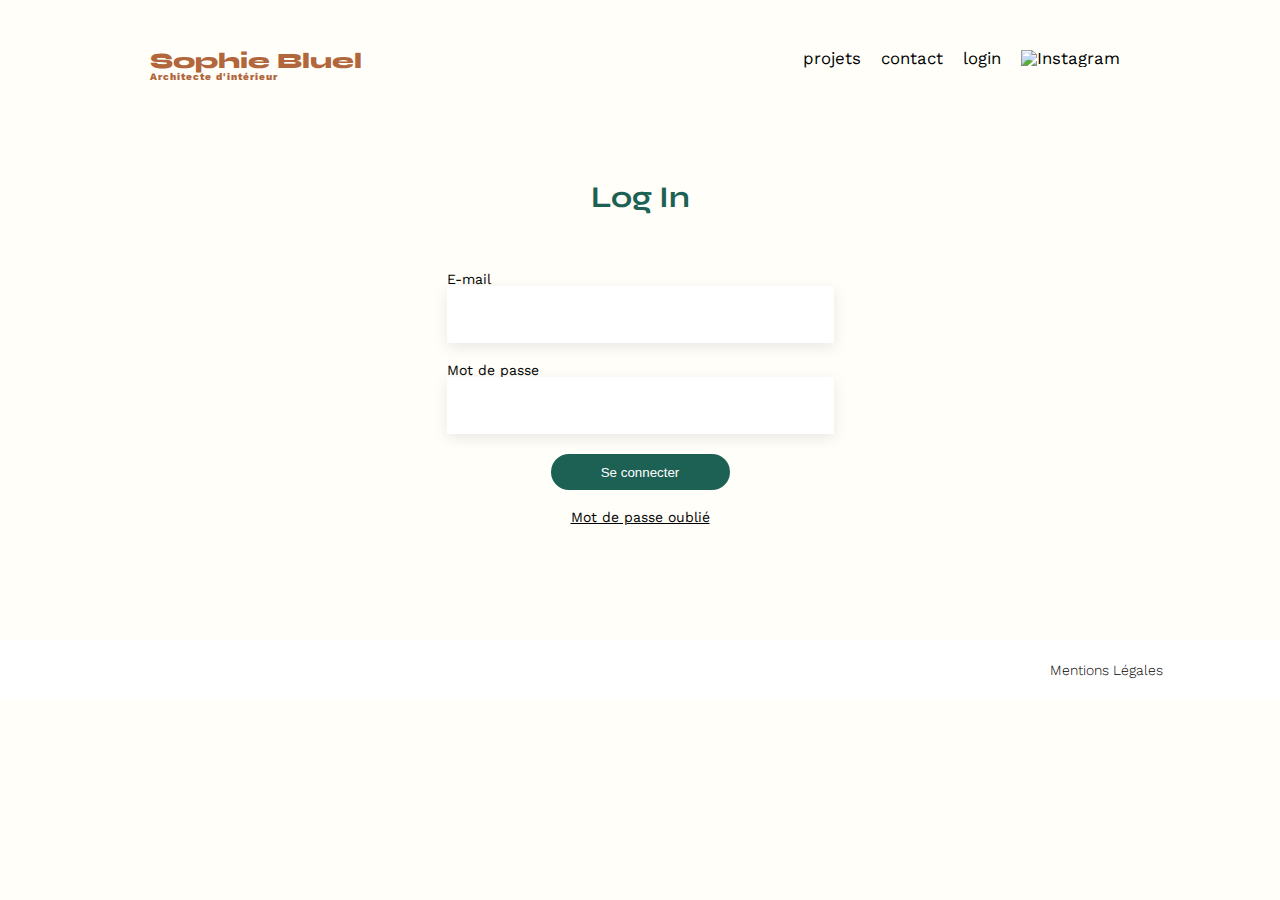
==== FrontEnd/login.html @ 815f0b49 "Creation connexion" ====
<!DOCTYPE html>
<html lang="fr">

<head>
	<meta charset="UTF-8">
	<title>Login</title>
	<meta http-equiv="X-UA-Compatible" content="IE=edge">
	<meta name="viewport" content="width=device-width, initial-scale=1.0">
	<link rel="preconnect" href="https://fonts.googleapis.com">
	<link rel="preconnect" href="https://fonts.gstatic.com" crossorigin>
	<link href="https://fonts.googleapis.com/css2?family=Syne:wght@700;800&family=Work+Sans&display=swap"
		rel="stylesheet">
	<meta name="description" content="">
	<link rel="stylesheet" href="./assets/style.css">

</head>

<body class="connexion">
	<header>
		<h1>Sophie Bluel <span>Architecte d'intérieur</span></h1>
		<nav>
			<ul>
				<li>projets</li>
				<li>contact</li>
				<li><a href="./login.html">login</a></li>
				<li><img src="./assets/icons/instagram.png" alt="Instagram"></li>
			</ul>
		</nav>
	</header>
	<main class="main-login">
		<form name ="ConnexForm"  action="" method="post">
			<h2 class="form-title">Log In</h2>
			<p>
				<label for="email">E-mail</label><br />
				<input type="email" id="email" name="email"/>
			</p>
			<p>
				<label for="password">Mot de passe</label><br />
				<input type="password" id="password" name="password" />
			</p>
			<p>
				<button type="submit">Se connecter</button>
			</p>
			<p class="forget-password">Mot de passe oublié</p>
		</form>
	</main>
	<footer class="footer-login">
		<nav>
			<ul>
				<li>Mentions Légales</li>
			</ul>
		</nav>
	</footer>
	<script src="login.js"></script>
</body>

</html>
---- FrontEnd/assets/style.css ----
/* http://meyerweb.com/eric/tools/css/reset/
   v2.0 | 20110126
   License: none (public domain)
*/

html, body, div, span, applet, object, iframe,
h1, h2, h3, h4, h5, h6, p, blockquote, pre,
a, abbr, acronym, address, big, cite, code,
del, dfn, em, img, ins, kbd, q, s, samp,
small, strike, strong, sub, sup, tt, var,
b, u, i, center,
dl, dt, dd, ol, ul, li,
fieldset, form, label, legend,
table, caption, tbody, tfoot, thead, tr, th, td,
article, aside, canvas, details, embed,
figure, figcaption, footer, header, hgroup,
menu, nav, output, ruby, section, summary,
time, mark, audio, video {
	margin: 0;
	padding: 0;
	border: 0;
	font-size: 100%;
	font: inherit;
	vertical-align: baseline;
}
/* HTML5 display-role reset for older browsers */
article, aside, details, figcaption, figure,
footer, header, hgroup, menu, nav, section {
	display: block;
}
body {
	line-height: 1;
	background-color: #FFFEF8;
}
ol, ul {
	list-style: none;
}
blockquote, q {
	quotes: none;
}
blockquote:before, blockquote:after,
q:before, q:after {
	content: '';
	content: none;
}
table {
	border-collapse: collapse;
	border-spacing: 0;
}
/** end reset css**/
body {
	font-family: 'Work Sans' ;
	font-size: 14px;
	background-color: #FFFEF8;
}
header {
	display: flex;
	justify-content: space-between;
	margin: 50px 150px 0 150px;
	max-width: 1140px;
}
main {
	max-width: 1140px;
	margin:auto;
}
section {
	margin: 50px 0
}

h1{
	display: flex;
	flex-direction: column;
	font-family: 'Syne';
	font-size: 22px;
	font-weight: 800;
	color: #B1663C
}

h1 > span {
	font-family: 'Work Sans';
	font-size:10px;
	letter-spacing: 0.1em;
;
}

h2{
	font-family: 'Syne';
	font-weight: 700;
	font-size: 30px;
	color: #1D6154
}
nav ul {
	display: flex;
	align-items: center;
	list-style-type: none;

}
nav li {
	padding: 0 10px;
	font-size: 1.2em;
}

li a {
	text-decoration-line: none;
	color: black;
}

nav a:hover {
	color: #B1663C;	
}

li:hover {
	color: #B1663C;
}
#introduction {
	display: flex;
	align-items: center;
}
#introduction figure {
	flex: 1
}
#introduction img {
	display: block;
	margin: auto;
	width: 80%;
}

#introduction article {
	flex: 1
}
#introduction h2 {
	margin-bottom: 1em;
}

#introduction p {
	margin-bottom: 0.5em;
}
#portfolio h2 {
	text-align: center;
	margin-bottom: 1em;
}
/* mise en page pour les bouttons des filtres */
#filter-category {
	display: flex;
	justify-content: center;
	align-items: center;
	margin-bottom: 40px;
}
#filter-category div{
	display: flex;
	flex-direction: row;
	justify-content: center;
	align-items: center;
	height: 37px;
	padding-left: 10px;
	padding-right: 10px;
}
.filter-button {
	color: #1D6154;
	text-align: center;
	font-family: 'Syne';
	font-style: normal;
	font-size: 16px;
	font-weight: 700;
	background: #FFF;
	margin-right: 10px;
	border-radius: 60px;
	border: 1px solid #1D6154;
	cursor: pointer;
}
.active, .filter-button:hover{
	background: #1D6154;
	color: #FFFEF8;
}
.gallery {
	width: 100%;
	display: grid;
	grid-template-columns: 1fr 1fr 1fr;
	grid-column-gap: 20px;
	grid-row-gap: 20px;
}

.gallery img {
	width: 100%;

}
#contact {
	width: 50%;
margin: auto;
}
#contact > * {
	text-align: center;

}
#contact h2{
	margin-bottom: 20px;
}
#contact form {
	text-align: left;
	margin-top:30px;
	display: flex;
	flex-direction: column;
}

#contact input {
	height: 50px;
	font-size: 1.2em;
	border: none;
	box-shadow: 0px 4px 14px rgba(0, 0, 0, 0.09);
}
#contact label {
	margin: 2em 0 1em 0;
}
#contact textarea {
	border: none;
	box-shadow: 0px 4px 14px rgba(0, 0, 0, 0.09);
}

input[type="submit"]{
	font-family: 'Syne';
	font-weight: 700;
	color: white;
	background-color: #1D6154;
	margin : 2em auto ;
	width: 180px;
	text-align: center;
	border-radius: 60px ;
}

footer {
	display: flex;
	justify-content: flex-end;
	background-color: #FFF;
	width: 100%;
	height: 60px;
}

footer nav {
	display: flex;
	align-items: center;
	justify-content: center;
	margin-right: 107px;
}
footer li{
	font-size: 14px;
	font-weight: 300;
}

/* CSS page Connexion*/
.connexion {
	max-width: 1440px;
	height: 650px;
	position: relative;
}
form {
	display: flex;
	flex-direction: column;
	justify-content: center;
	align-items: center;
	margin-top: 100px;
}
form h2 {
	margin-bottom: 50px;
}
form p {
	padding: 10px;
}
form input {
	background: #FFF;
	box-shadow: 0px 4px 14px 0px rgba(0, 0, 0, 0.09);
	width: 379px;
	height: 51px;
	flex-shrink: 0;
	border-color: transparent;
}
form button {
	width: 179px;
	height: 36px;
	flex-shrink: 0;
	border-radius: 60px;
	background: #1D6154;
	color: #FFF;
	border-color: transparent;
}
form button:hover {
	background: #0E2F28;
	cursor: pointer;
}
.forget-password {
	text-decoration: underline;
}
.footer-login {
	position: absolute;
	bottom: 0;
}
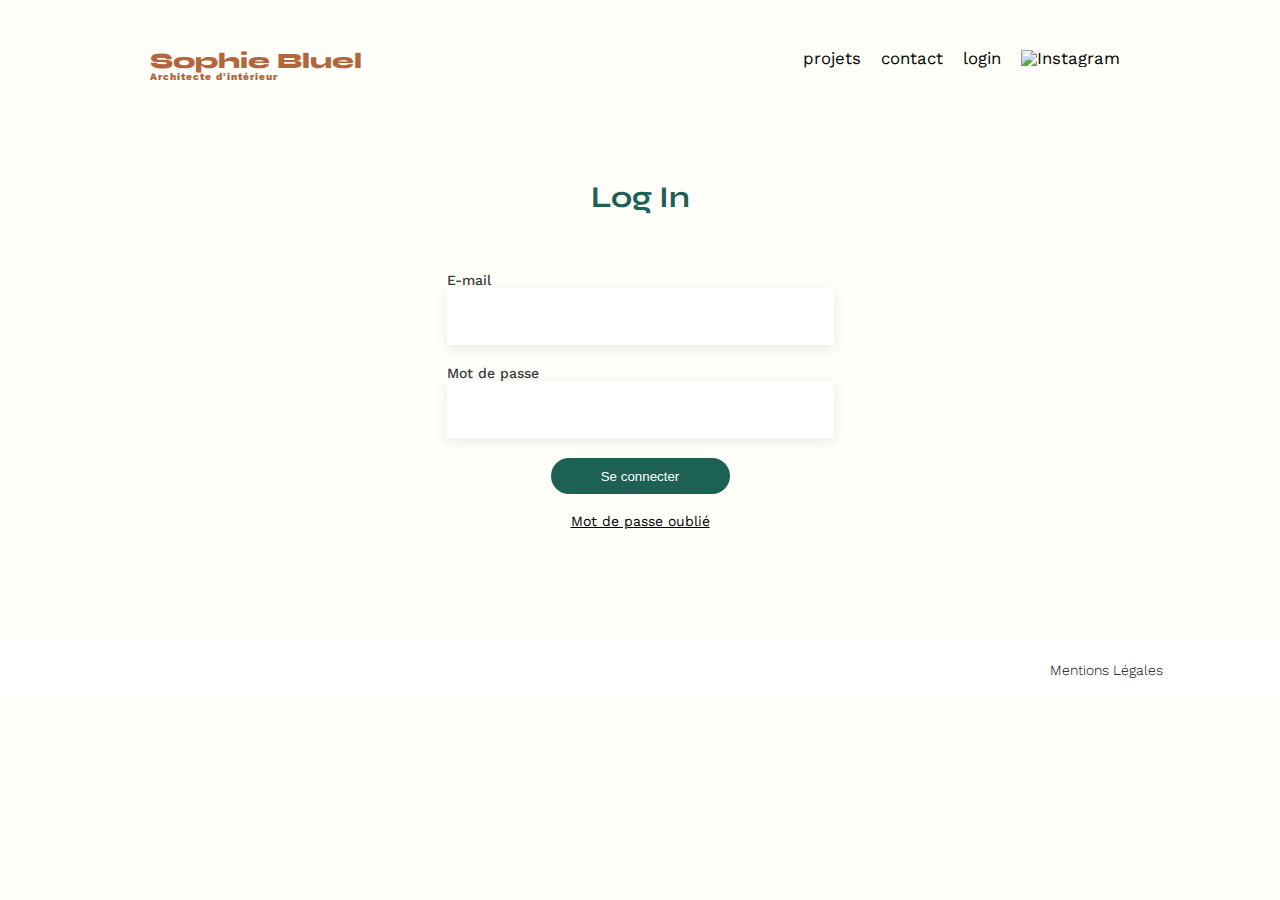
==== commit f4258818: "last modification" ====
--- a/FrontEnd/login.html
+++ b/FrontEnd/login.html
@@ -31,12 +31,12 @@
 		<form name ="ConnexForm"  action="" method="post">
 			<h2 class="form-title">Log In</h2>
 			<p>
-				<label for="email">E-mail</label><br />
-				<input type="email" id="email" name="email"/>
+				<label for="email">E-mail</label><br>
+				<input type="email" id="email" name="email">
 			</p>
 			<p>
-				<label for="password">Mot de passe</label><br />
-				<input type="password" id="password" name="password" />
+				<label for="password">Mot de passe</label><br>
+				<input type="password" id="password" name="password">
 			</p>
 			<p>
 				<button type="submit">Se connecter</button>
--- a/FrontEnd/assets/style.css
+++ b/FrontEnd/assets/style.css
@@ -59,6 +59,15 @@
 	margin: 50px 150px 0 150px;
 	max-width: 1140px;
 }
+
+@media screen and (max-width: 592px) {
+  header {
+    flex-direction: column;
+	width: 100%;
+	    margin: 50px 150px 0 40px;
+  }
+}
+
 main {
 	max-width: 1140px;
 	margin:auto;
@@ -93,8 +102,8 @@
 	display: flex;
 	align-items: center;
 	list-style-type: none;
-
-}
+}
+
 nav li {
 	padding: 0 10px;
 	font-size: 1.2em;
@@ -117,7 +126,8 @@
 	align-items: center;
 }
 #introduction figure {
-	flex: 1
+	flex: 1;
+	position: relative;
 }
 #introduction img {
 	display: block;
@@ -137,9 +147,55 @@
 }
 #portfolio h2 {
 	text-align: center;
-	margin-bottom: 1em;
-}
-/* mise en page pour les bouttons des filtres */
+	margin-right: 31px;
+}
+
+/* Layout hidden button after connexion */
+
+.edit-mode {
+	display : none;
+    flex-direction: row;
+    justify-content: center;
+    align-items: center;
+    height: 59px;
+    background-color: black;
+    color: #FFF;
+    gap: 20px;
+}
+.edit-mode button {
+    height: 38px;
+    width: 13%;
+	min-width: 122px;
+    border-radius: 60px;
+    border: transparent;
+	cursor: pointer;
+}
+
+.edit-btn1 {
+	display: none;
+	position: absolute;
+	left: 55px;
+	bottom: -30px;
+	cursor: pointer;
+}
+
+.edit-btn2 {
+	display: none;
+	flex-direction: row;
+	align-items: center;
+	justify-content: center;
+	cursor: pointer;
+}
+
+.edit-btn3 {
+	display: none;
+	flex-direction: row;
+	align-items: center;
+	justify-content: flex-start;
+	cursor: pointer;
+}
+
+/* Layout button filter */
 #filter-category {
 	display: flex;
 	justify-content: center;
@@ -220,7 +276,7 @@
 	font-family: 'Syne';
 	font-weight: 700;
 	color: white;
-	background-color: #1D6154;
+	background-color: #A7A7A7;
 	margin : 2em auto ;
 	width: 180px;
 	text-align: center;
@@ -292,4 +348,349 @@
 .footer-login {
 	position: absolute;
 	bottom: 0;
-}+}
+/********* CSS Modal1 ********/
+.modal-container {
+	position: fixed;
+	display: none;
+	top: 0;
+	left: 0;
+	width: 100%;
+	height: 100%;
+	z-index: 1000;
+}
+.modal-container.active {
+	display: block;
+	background: rgba(63, 62, 62, 0.3);
+}
+.overlay {
+	width: 100%;
+	height: 418%;
+	background: rgba(63, 62, 62, 0.3);
+}
+
+.modal1, .modal2 {
+	width: 70%;
+	height: 854px;
+	border-radius: 10px;
+	background: #FFF;
+	position: absolute;
+	top: 51%;
+	left: 50%;
+	transform: translate(-50%, -50%);
+}
+
+.modal1 h2 {
+	text-align: center;
+	width: 100%;
+	font-size: 26px;
+	color: #000;
+	font-weight: 400;
+	margin-top: 20px;
+}
+
+.picture-modal {
+	height: 70%;
+	width: 100%;
+	display: grid;
+	grid-template-columns: repeat(5, 152px);
+	grid-template-rows: repeat(3, 168px);
+	margin-top: 50px;
+	overflow-y: auto;
+	column-gap: 10px;
+	row-gap: 41px;
+	justify-content: center;
+}
+@media screen and (max-width: 1182px) {
+  .picture-modal {
+    grid-template-columns: repeat(4, 152px); /* Passe à 4 colonnes */
+  }
+}
+
+@media screen and (max-width: 950px) {
+  .picture-modal {
+    grid-template-columns: repeat(3, 152px); /* Passe à 4 colonnes */
+  }
+}
+
+@media screen and (max-width: 711px) {
+  .picture-modal {
+    grid-template-columns: repeat(2, 152px); /* Passe à 4 colonnes */
+  }
+}
+
+@media screen and (max-width: 491px) {
+  .picture-modal {
+    grid-template-columns: repeat(1, 152px); /* Passe à 4 colonnes */
+  }
+}
+
+.fa-trash-can {
+	display: flex;
+	justify-content: center;
+	align-items: center;
+	position: absolute;
+	color: #FFF;
+	width: 19px;
+	height: 21px;
+	top: 5%;
+	right: 5%;
+	background: #000;
+	border-radius: 2px;
+	cursor: pointer;
+}
+
+.fa-trash-can i {
+	display: flex;
+}
+
+.fa-up-down-left-right {
+	display: flex;
+	justify-content: center;
+	align-items: center;
+	position: absolute;
+	color: #FFF;
+	width: 19px;
+	height: 21px;
+	top: 5%;
+	right: 20%;
+	background: #000;
+	border-radius: 2px;
+	cursor: pointer;
+	visibility: hidden;
+}
+
+.photosM:hover .fa-up-down-left-right {
+	visibility: visible;
+}
+
+.photosM {
+	width: 122px;
+	height: 139px;
+	position: relative;
+}
+
+.pictures {
+	width: 100%;
+	height: 148px;
+}
+.edit {
+	font-size: 16px;
+	color: #000;
+}
+
+.underline {
+	width: 82%;
+	height: 1px;
+	background: #B3B3B3;
+	margin: auto;
+	margin-bottom: 20px;
+}
+
+.add-picture {
+	border-radius: 60px;
+	background: #1D6154;
+	color: #FFF;
+	font-family: Syne;
+	border-color: transparent;
+	width: 36%;
+	min-width: 200px;
+	height: 36px;
+	text-align: center;
+	display: block;
+	margin: auto;
+	cursor: pointer;
+}
+
+.delete-gallery {
+	color: #d65353;
+	text-align: center;
+	margin-top: 23px;
+}
+
+.close-modal {
+	background: #FFF;
+	border-color: transparent;
+	width: 100%;
+	position: relative;
+	height: 20px;
+    margin-top: 12px;
+}
+
+.fa-xmark {
+	position: absolute;
+	font-size: 26px;
+	right: 5%;
+	cursor: pointer;
+	color: #000;
+}
+
+/******** CSS modal 2 *********/
+.modal2 {
+	display: none;
+}
+
+.modal2.active {
+	display: block;
+}
+
+.icon-modal2 i {
+	margin-top: 20px;
+	margin-left: 10px;
+	color: #000;
+	width: 21px;
+	height: 21px;
+	font-size: 25px;
+}
+
+.modal2 h2 {
+	margin-top: 30px;
+	text-align: center;
+	color: #000;
+	font-family: Work Sans;
+	font-size: 26px;
+	font-style: normal;
+	font-weight: 400;
+	line-height: normal;
+}
+
+.add-img {
+	display: flex;
+	flex-direction: column;
+	justify-content: center;
+	align-items: center;
+	width: 64%;
+	height: 246px;
+	border-radius: 3px;
+	background: #E8F1F6;
+	position: relative;
+}
+
+.add-img input {
+	width: 80%;
+	background: #E8F1F6;
+	box-shadow: none;
+}
+
+.validation-modal2 {
+	color: #A7A7A7;
+	text-align: center;
+	font-family: Work Sans;
+	font-size: 14px;
+	font-style: normal;
+	font-weight: 500;
+	line-height: normal;
+	border-radius: 50px;
+	background: #CBD6DC;
+	cursor: auto;
+}
+
+.add-img p {
+	color: #444;
+	text-align: center;
+	font-family: Work Sans;
+	font-size: 10px;
+	font-style: normal;
+	font-weight: 400;
+	line-height: normal;
+}
+
+form label {
+	width: 63%;
+	color: #3D3D3D;
+	font-family: Work Sans;
+	font-size: 14px;
+	font-style: normal;
+	font-weight: 500;
+	line-height: normal;
+	margin-top: 10px;
+	margin-bottom: 10px;
+}
+
+.input-modal2 {
+	width: 63%;
+	background: #FFF;
+    box-shadow: 0px 4px 14px 0px rgba(0, 0, 0, 0.09);
+    height: 51px;
+    flex-shrink: 0;
+    border-color: transparent;
+}
+
+.underline-modal2 {
+	width: 64%;
+	height: 1px;
+	background: #B3B3B3;
+	margin: auto;
+	margin-bottom: 20px;
+	margin-top: 60px;
+}
+
+.modal2 form {
+	margin-top: 50px;
+}
+
+.validation-modal2 {
+	width: 30%;
+}
+
+.fa-arrow-left {
+	cursor: pointer;
+}
+
+input[type="file"] {
+	height: 0;
+	width: 0;
+	display: none;
+}
+
+.add-img label {
+	border: 1px solid transparent;
+	border-radius: 50px;
+	background: #CBD6DC;
+	height: 36px;
+	width: 237px;
+	cursor: pointer;
+	display: flex;
+	align-items: center;
+	justify-content: center;
+	color: #306685;
+	font-size: 14px;
+}
+
+.container-img {
+	display: block;
+}
+
+.container-img.hidden {
+	display: none;
+}
+
+.preview-p {
+	display: block;
+}
+
+.preview-p.hidden {
+	display: none;
+}
+
+.preview-label {
+	display: block;
+}
+
+.preview-label.hidden  {
+	display: none;
+}
+
+.delete-picture {
+	color: #000;
+	position: absolute;
+	right: 20px;
+	top: 10px;
+	opacity: 0;
+}
+
+.delete-picture.active {
+	opacity: 1;
+	background: #E8F1F6;
+}
+  